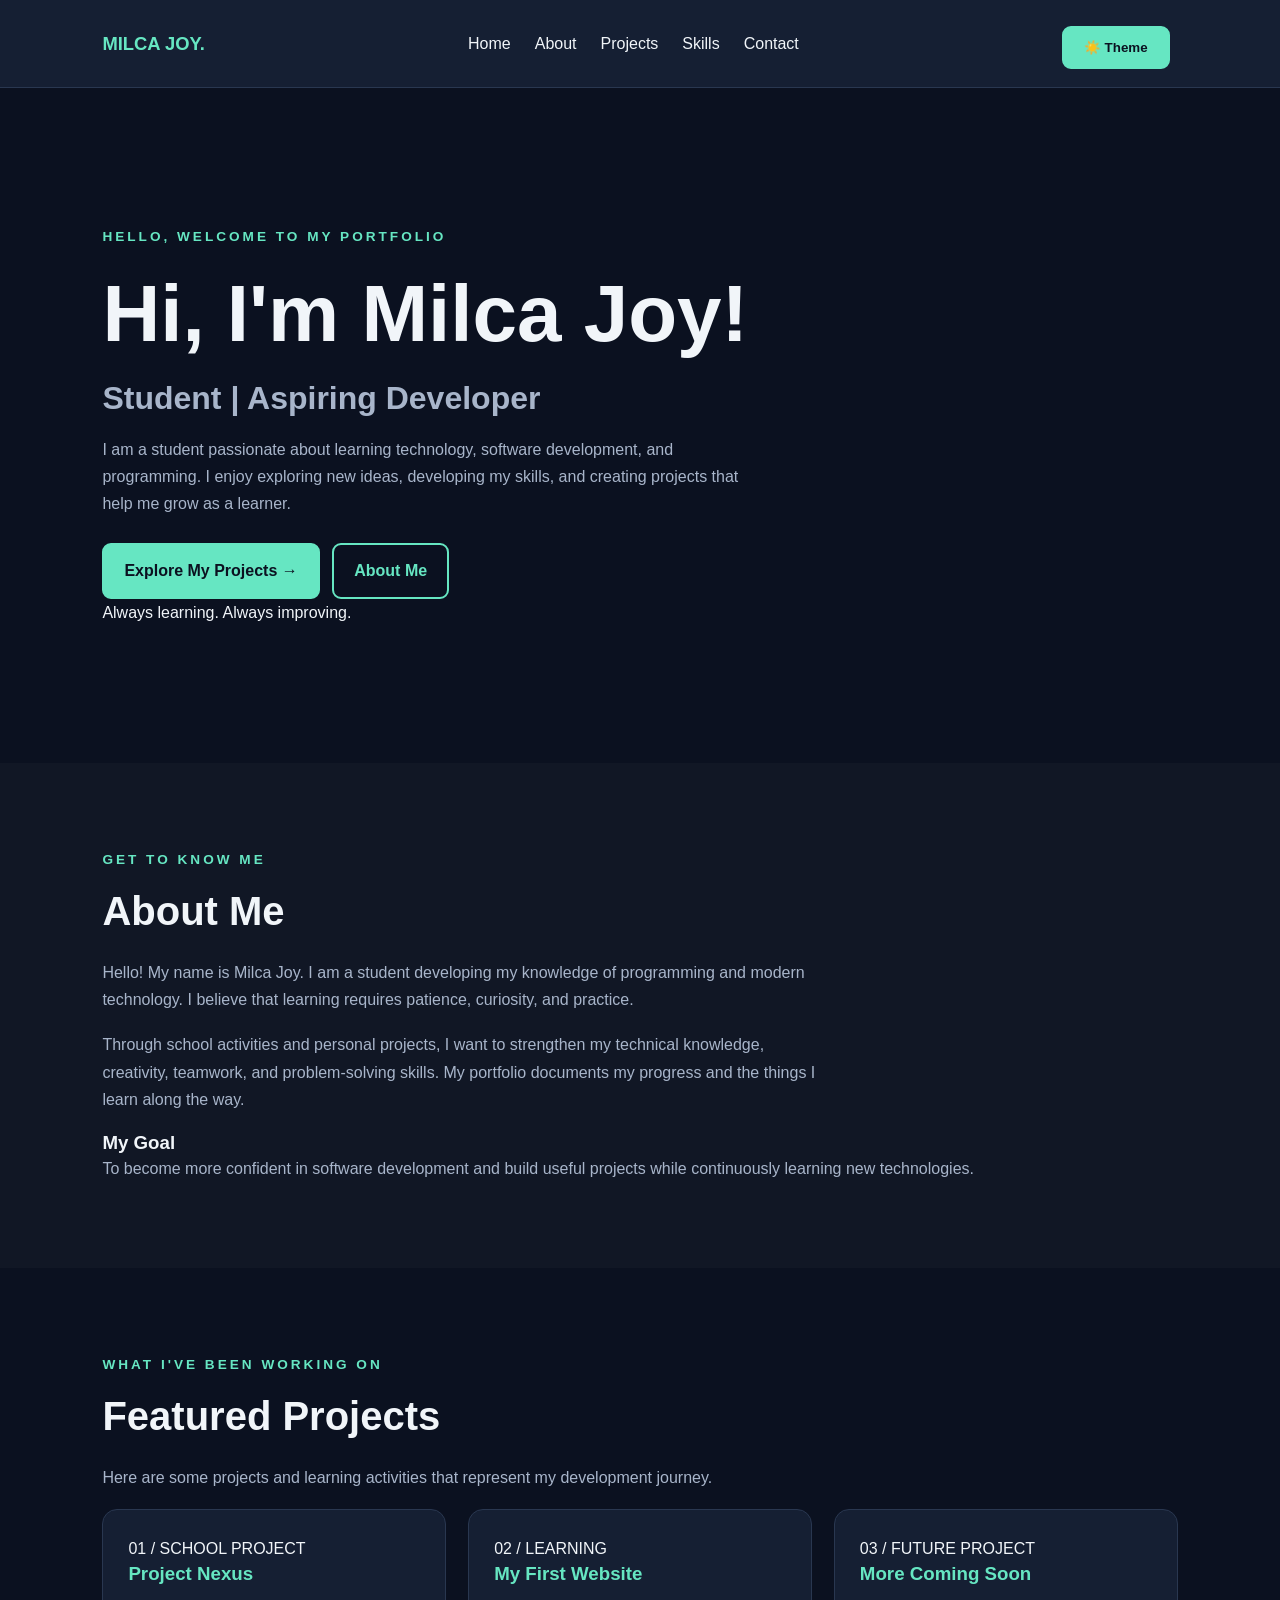
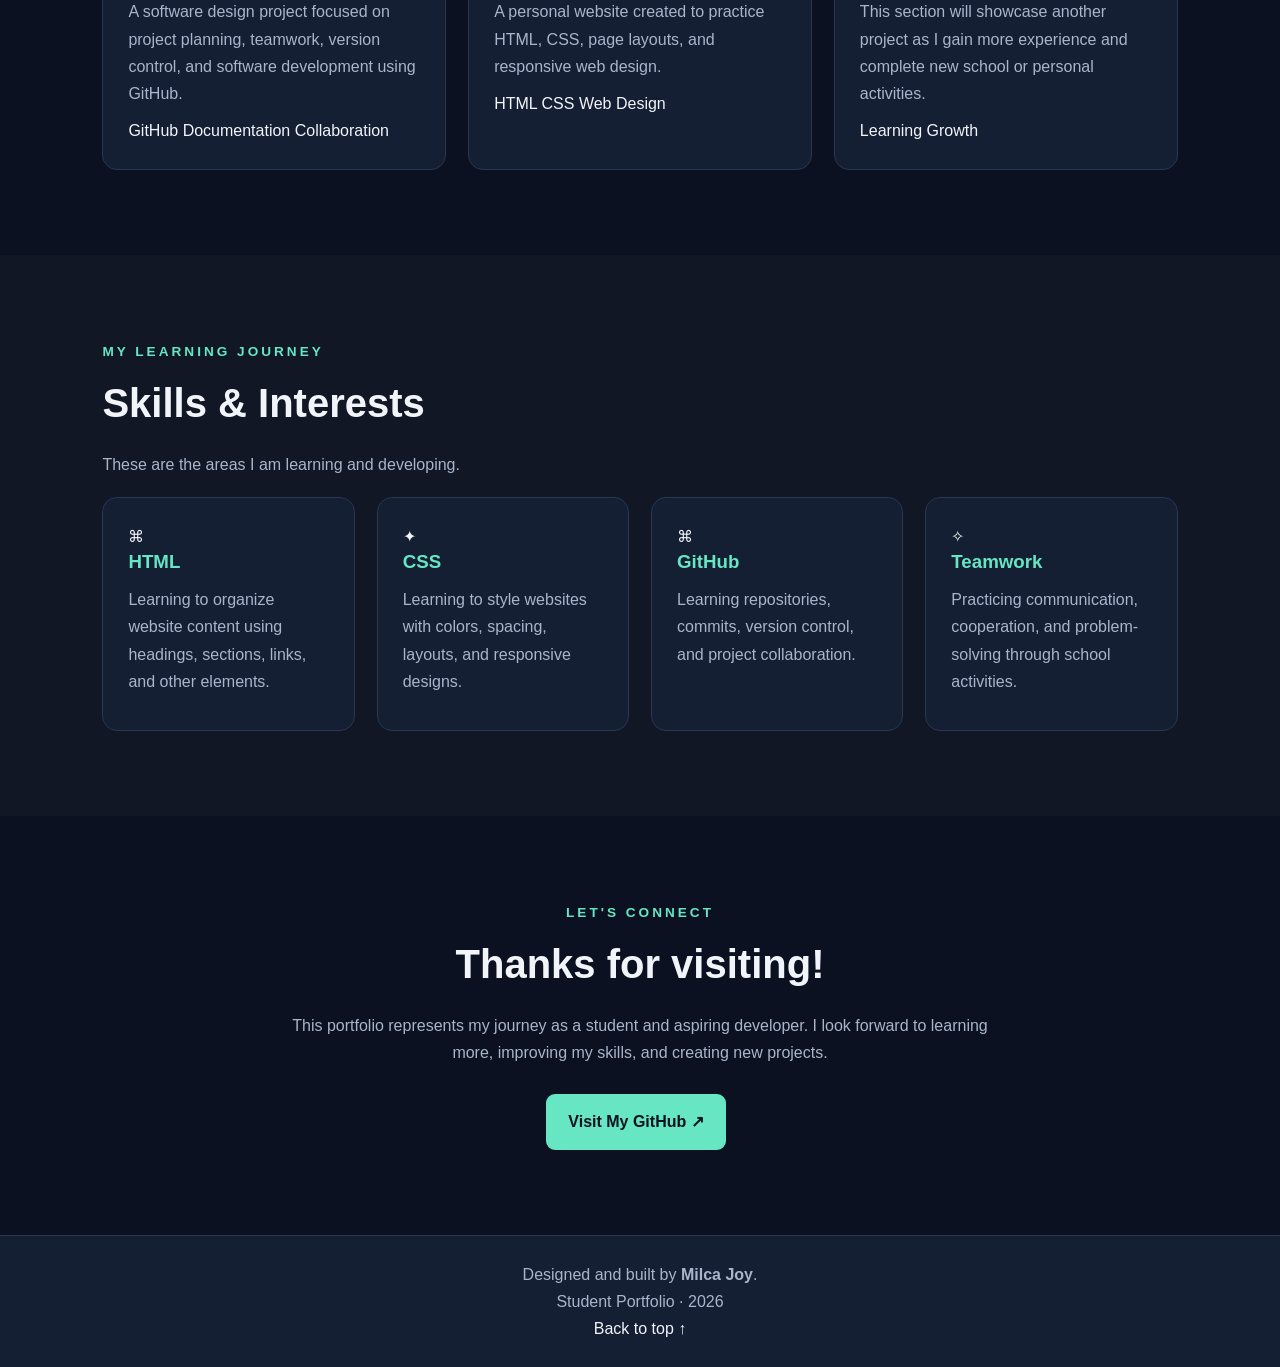
==== index.html @ fb0b5be4 "index.html" ====
<!DOCTYPE html>
<html lang="en">
<head>
  <meta charset="UTF-8">
  <meta name="viewport" content="width=device-width, initial-scale=1.0">

  <title>Milca Joy | My Portfolio</title>
  <meta name="description"
        content="Milca Joy's student portfolio featuring projects, skills, and software development journey.">

  <!-- Connect external CSS -->
  <link rel="stylesheet" href="style.css">
</head>

<body>

  <!-- NAVIGATION -->
  <nav>
    <a class="logo" href="#home">MILCA JOY.</a>

    <button
      class="menu-toggle"
      id="menu-toggle"
      aria-expanded="false"
      aria-controls="nav-links"
      aria-label="Toggle navigation"
      type="button">
      ☰ Menu
    </button>

    <div class="nav-links" id="nav-links">
      <a href="#home">Home</a>
      <a href="#about">About</a>
      <a href="#projects">Projects</a>
      <a href="#skills">Skills</a>
      <a href="#contact">Contact</a>
    </div>

    <button class="button" id="theme-toggle" type="button">
      ☀️ Theme
    </button>
  </nav>

  <!-- HOME / HERO -->
  <section class="hero" id="home">
    <p class="tag">HELLO, WELCOME TO MY PORTFOLIO</p>

    <h1>Hi, I'm <span>Milca Joy!</span></h1>

    <h2>Student | Aspiring Developer</h2>

    <p class="muted">
      I am a student passionate about learning technology,
      software development, and programming. I enjoy
      exploring new ideas, developing my skills, and
      creating projects that help me grow as a learner.
    </p>

    <div class="hero-buttons">
      <a class="button" href="#projects">
        Explore My Projects →
      </a>

      <a class="button secondary" href="#about">
        About Me
      </a>
    </div>

    <div class="hero-note">
      <span class="status-dot"></span>
      Always learning. Always improving.
    </div>
  </section>

  <!-- ABOUT ME -->
  <section id="about">
    <p class="tag">GET TO KNOW ME</p>

    <h2>About Me</h2>

    <p class="muted">
      Hello! My name is Milca Joy. I am a student
      developing my knowledge of programming and
      modern technology. I believe that learning
      requires patience, curiosity, and practice.
    </p>

    <p class="muted">
      Through school activities and personal projects,
      I want to strengthen my technical knowledge,
      creativity, teamwork, and problem-solving skills.
      My portfolio documents my progress and the things
      I learn along the way.
    </p>

    <div class="about-highlight">
      <h3>My Goal</h3>
      <p>
        To become more confident in software development
        and build useful projects while continuously
        learning new technologies.
      </p>
    </div>
  </section>

  <!-- PROJECTS -->
  <section id="projects">
    <p class="tag">WHAT I'VE BEEN WORKING ON</p>

    <h2>Featured Projects</h2>

    <p class="muted">
      Here are some projects and learning activities
      that represent my development journey.
    </p>

    <div class="cards">

      <article class="card">
        <div class="project-number">01 / SCHOOL PROJECT</div>

        <h3>Project Nexus</h3>

        <p>
          A software design project focused on project
          planning, teamwork, version control, and
          software development using GitHub.
        </p>

        <div class="project-tags">
          <span>GitHub</span>
          <span>Documentation</span>
          <span>Collaboration</span>
        </div>
      </article>

      <article class="card">
        <div class="project-number">02 / LEARNING</div>

        <h3>My First Website</h3>

        <p>
          A personal website created to practice HTML,
          CSS, page layouts, and responsive web design.
        </p>

        <div class="project-tags">
          <span>HTML</span>
          <span>CSS</span>
          <span>Web Design</span>
        </div>
      </article>

      <article class="card">
        <div class="project-number">03 / FUTURE PROJECT</div>

        <h3>More Coming Soon</h3>

        <p>
          This section will showcase another project
          as I gain more experience and complete new
          school or personal activities.
        </p>

        <div class="project-tags">
          <span>Learning</span>
          <span>Growth</span>
        </div>
      </article>

    </div>
  </section>

  <!-- SKILLS -->
  <section id="skills">
    <p class="tag">MY LEARNING JOURNEY</p>

    <h2>Skills & Interests</h2>

    <p class="muted">
      These are the areas I am learning and developing.
    </p>

    <div class="cards">

      <article class="card">
        <div class="skill-icon">⌘</div>
        <h3>HTML</h3>
        <p>
          Learning to organize website content using
          headings, sections, links, and other elements.
        </p>
      </article>

      <article class="card">
        <div class="skill-icon">✦</div>
        <h3>CSS</h3>
        <p>
          Learning to style websites with colors,
          spacing, layouts, and responsive designs.
        </p>
      </article>

      <article class="card">
        <div class="skill-icon">⌘</div>
        <h3>GitHub</h3>
        <p>
          Learning repositories, commits, version
          control, and project collaboration.
        </p>
      </article>

      <article class="card">
        <div class="skill-icon">✧</div>
        <h3>Teamwork</h3>
        <p>
          Practicing communication, cooperation,
          and problem-solving through school activities.
        </p>
      </article>

    </div>
  </section>

  <!-- CONTACT -->
  <section id="contact">
    <p class="tag">LET'S CONNECT</p>

    <h2>Thanks for visiting!</h2>

    <p class="muted">
      This portfolio represents my journey as a student
      and aspiring developer. I look forward to learning
      more, improving my skills, and creating new projects.
    </p>

    <a
      class="button"
      href="https://github.com/Beruniomj"
      target="_blank"
      rel="noopener noreferrer">
      Visit My GitHub ↗
    </a>
  </section>

  <!-- FOOTER -->
  <footer>
    <p>
      Designed and built by <strong>Milca Joy</strong>.
    </p>

    <p>
      Student Portfolio ·
      <span id="current-year">2026</span>
    </p>

    <a href="#home">Back to top ↑</a>
  </footer>

  <!-- Connect JavaScript -->
  <script src="script.js"></script>

</body>
</html>
---- style.css ----
/* ===== GENERAL STYLES ===== */
* {
  margin: 0;
  padding: 0;
  box-sizing: border-box;
  scroll-behavior: smooth;
}

:root {
  --bg: #0b1120;
  --surface: #151f33;
  --text: #f1f5f9;
  --muted: #a8b5ca;
  --accent: #66e6c2;
  --border: #293750;
}

body {
  font-family: Arial, sans-serif;
  background: var(--bg);
  color: var(--text);
  line-height: 1.7;
  transition: background 0.3s, color 0.3s;
}

a {
  color: inherit;
  text-decoration: none;
}

.container {
  width: min(1100px, 90%);
  margin: auto;
}

section {
  padding: 85px 8%;
  scroll-margin-top: 80px;
}

h1, h2, h3 {
  line-height: 1.3;
}

h2 {
  font-size: clamp(1.8rem, 4vw, 2.5rem);
  margin-bottom: 22px;
}

p {
  color: var(--muted);
}

/* ===== NAVIGATION ===== */
nav {
  position: sticky;
  top: 0;
  z-index: 1000;
  display: flex;
  justify-content: space-between;
  align-items: center;
  gap: 20px;
  padding: 18px 8%;
  background: var(--surface);
  border-bottom: 1px solid var(--border);
}

.logo {
  color: var(--accent);
  font-size: 1.15rem;
  font-weight: bold;
}

.nav-links {
  display: flex;
  align-items: center;
  gap: 24px;
}

.nav-links a {
  transition: color 0.2s;
}

.nav-links a:hover {
  color: var(--accent);
}

.menu-toggle {
  display: none;
  border: 1px solid var(--border);
  background: transparent;
  color: var(--text);
  padding: 8px 12px;
  border-radius: 8px;
  cursor: pointer;
}

/* ===== HERO SECTION ===== */
.hero {
  min-height: 75vh;
  display: flex;
  flex-direction: column;
  justify-content: center;
  align-items: flex-start;
}

.tag {
  color: var(--accent);
  letter-spacing: 3px;
  font-size: 0.85rem;
  font-weight: bold;
  margin-bottom: 14px;
}

.hero h1 {
  font-size: clamp(2.8rem, 7vw, 5rem);
  margin-bottom: 12px;
}

.hero h2 {
  color: var(--muted);
  font-size: clamp(1.3rem, 3vw, 2rem);
  margin-bottom: 16px;
}

.hero .muted {
  max-width: 650px;
}

.muted {
  max-width: 720px;
  margin-bottom: 18px;
}

/* ===== BUTTONS ===== */
.button {
  display: inline-block;
  background: var(--accent);
  color: #0b1120;
  padding: 12px 20px;
  border: 2px solid var(--accent);
  border-radius: 9px;
  font-weight: bold;
  margin: 8px 8px 0 0;
  cursor: pointer;
  transition: transform 0.2s, opacity 0.2s;
}

.button:hover {
  transform: translateY(-3px);
  opacity: 0.9;
}

.button.secondary {
  background: transparent;
  color: var(--accent);
}

/* ===== PROJECTS AND SKILLS ===== */
.cards {
  display: grid;
  grid-template-columns: repeat(auto-fit, minmax(230px, 1fr));
  gap: 22px;
}

.card {
  padding: 25px;
  background: var(--surface);
  border: 1px solid var(--border);
  border-radius: 15px;
  transition: transform 0.25s, border-color 0.25s;
}

.card:hover {
  transform: translateY(-5px);
  border-color: var(--accent);
}

.card h3 {
  color: var(--accent);
  margin-bottom: 12px;
}

.card p {
  margin-bottom: 10px;
}

/* ===== ABOUT AND CONTACT ===== */
#about, #skills {
  background: rgba(255, 255, 255, 0.025);
}

#contact {
  text-align: center;
}

#contact .muted {
  margin: 0 auto 20px;
}

/* ===== REVEAL ANIMATION ===== */
.reveal {
  opacity: 0;
  transform: translateY(20px);
  transition: opacity 0.7s ease, transform 0.7s ease;
}

.reveal.visible {
  opacity: 1;
  transform: translateY(0);
}

/* ===== LIGHT THEME ===== */
body.light-theme {
  --bg: #f4f7fb;
  --surface: #ffffff;
  --text: #172033;
  --muted: #526078;
  --accent: #087f68;
  --border: #d9e1ec;
}

body.light-theme .button {
  color: white;
}

body.light-theme .button.secondary {
  color: var(--accent);
}

/* ===== FOOTER ===== */
footer {
  padding: 25px 8%;
  text-align: center;
  background: var(--surface);
  border-top: 1px solid var(--border);
}

/* ===== MOBILE RESPONSIVENESS ===== */
@media (max-width: 700px) {
  nav {
    flex-wrap: wrap;
  }

  .menu-toggle {
    display: inline-block;
  }

  .nav-links {
    display: none;
    flex-direction: column;
    align-items: flex-start;
    width: 100%;
    gap: 15px;
    padding: 15px 0;
  }

  .nav-links.open {
    display: flex;
  }

  section {
    padding: 60px 6%;
  }

  .hero {
    min-height: 65vh;
  }

  .cards {
    grid-template-columns: 1fr;
  }
}

/* Respect reduced-motion preferences */
@media (prefers-reduced-motion: reduce) {
  *, *::before, *::after {
    scroll-behavior: auto !important;
    animation: none !important;
    transition: none !important;
  }

  .reveal {
    opacity: 1;
    transform: none;
  }
}
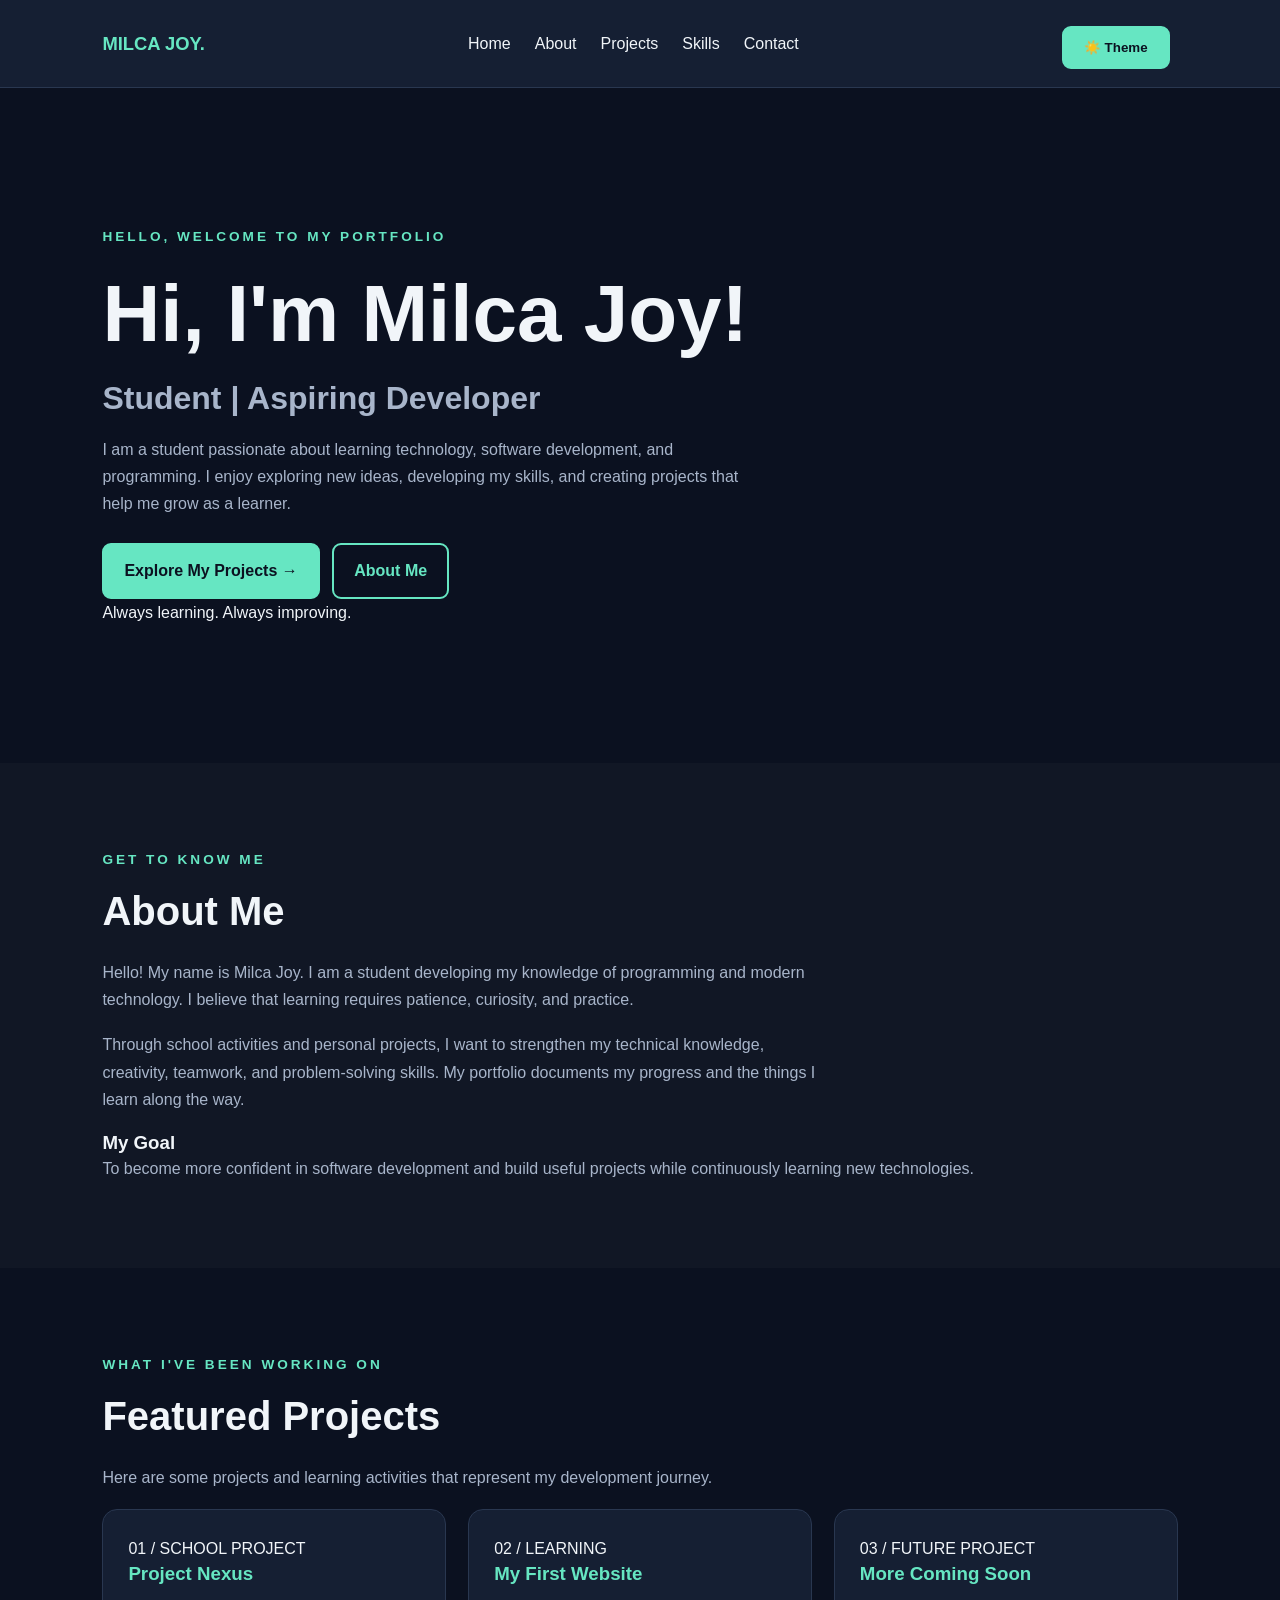
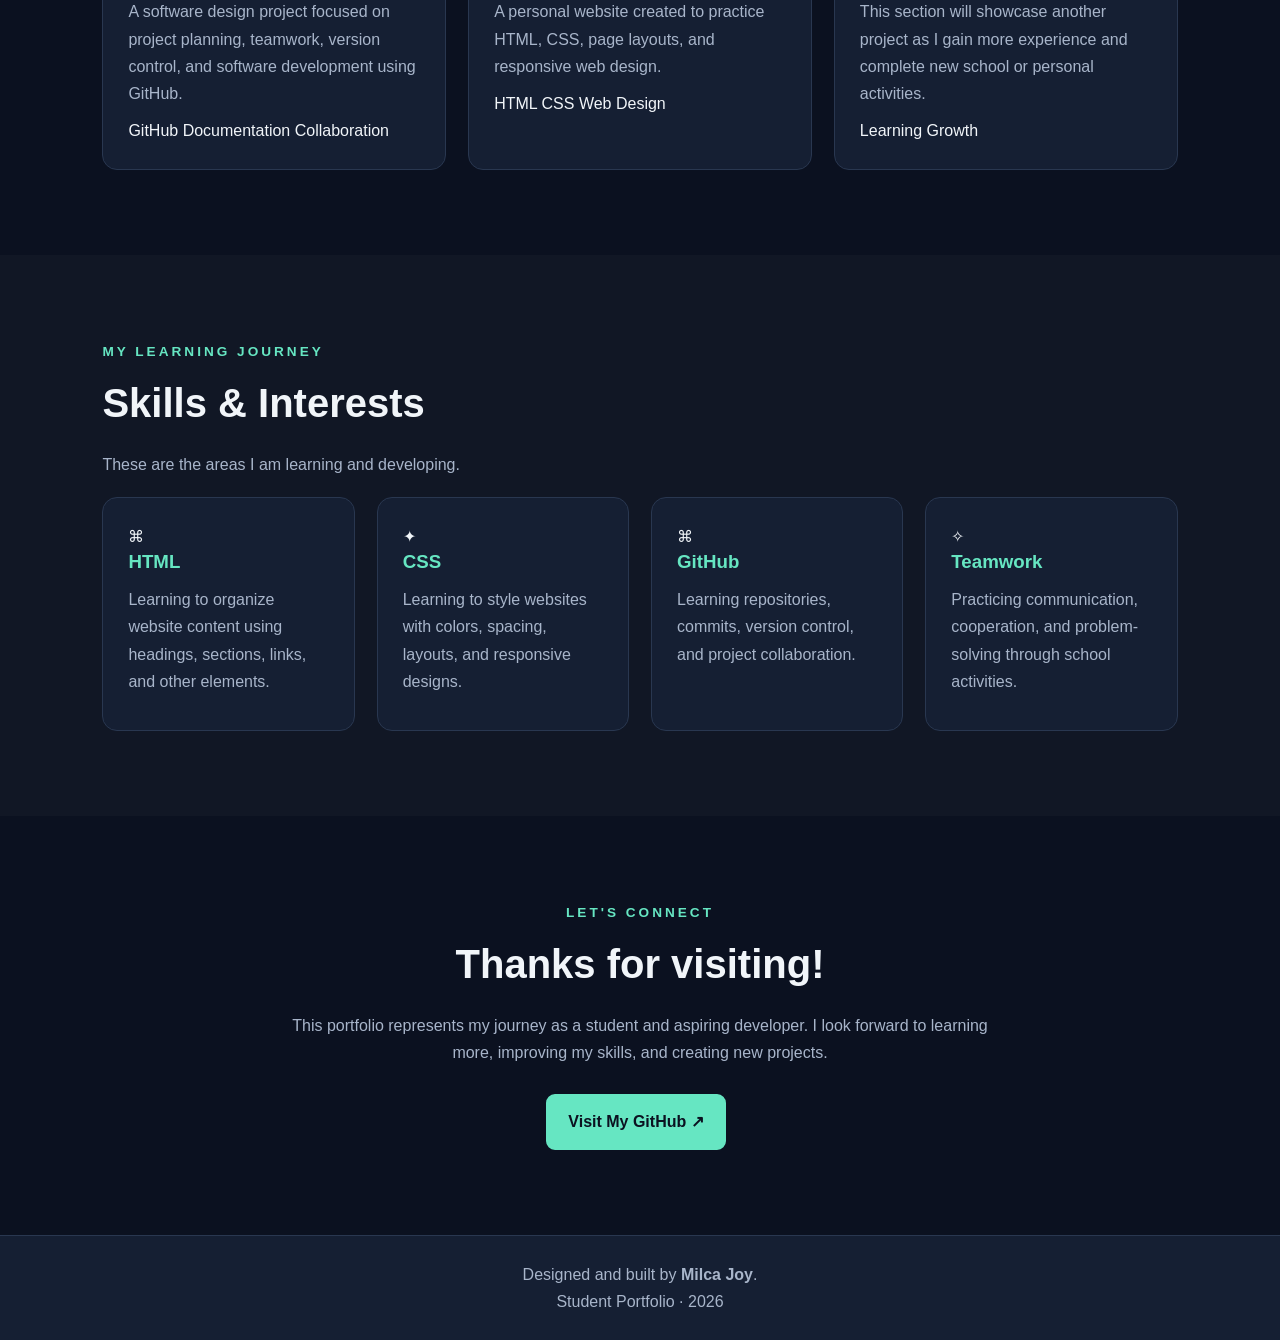
==== commit 796b3515: "Update index.html" ====
--- a/index.html
+++ b/index.html
@@ -1,4 +1,4 @@
-
+<script src="script.js"></script>
 <!DOCTYPE html>
 <html lang="en">
 <head>
@@ -254,8 +254,6 @@
       Student Portfolio ·
       <span id="current-year">2026</span>
     </p>
-
-    <a href="#home">Back to top ↑</a>
   </footer>
 
   <!-- Connect JavaScript -->
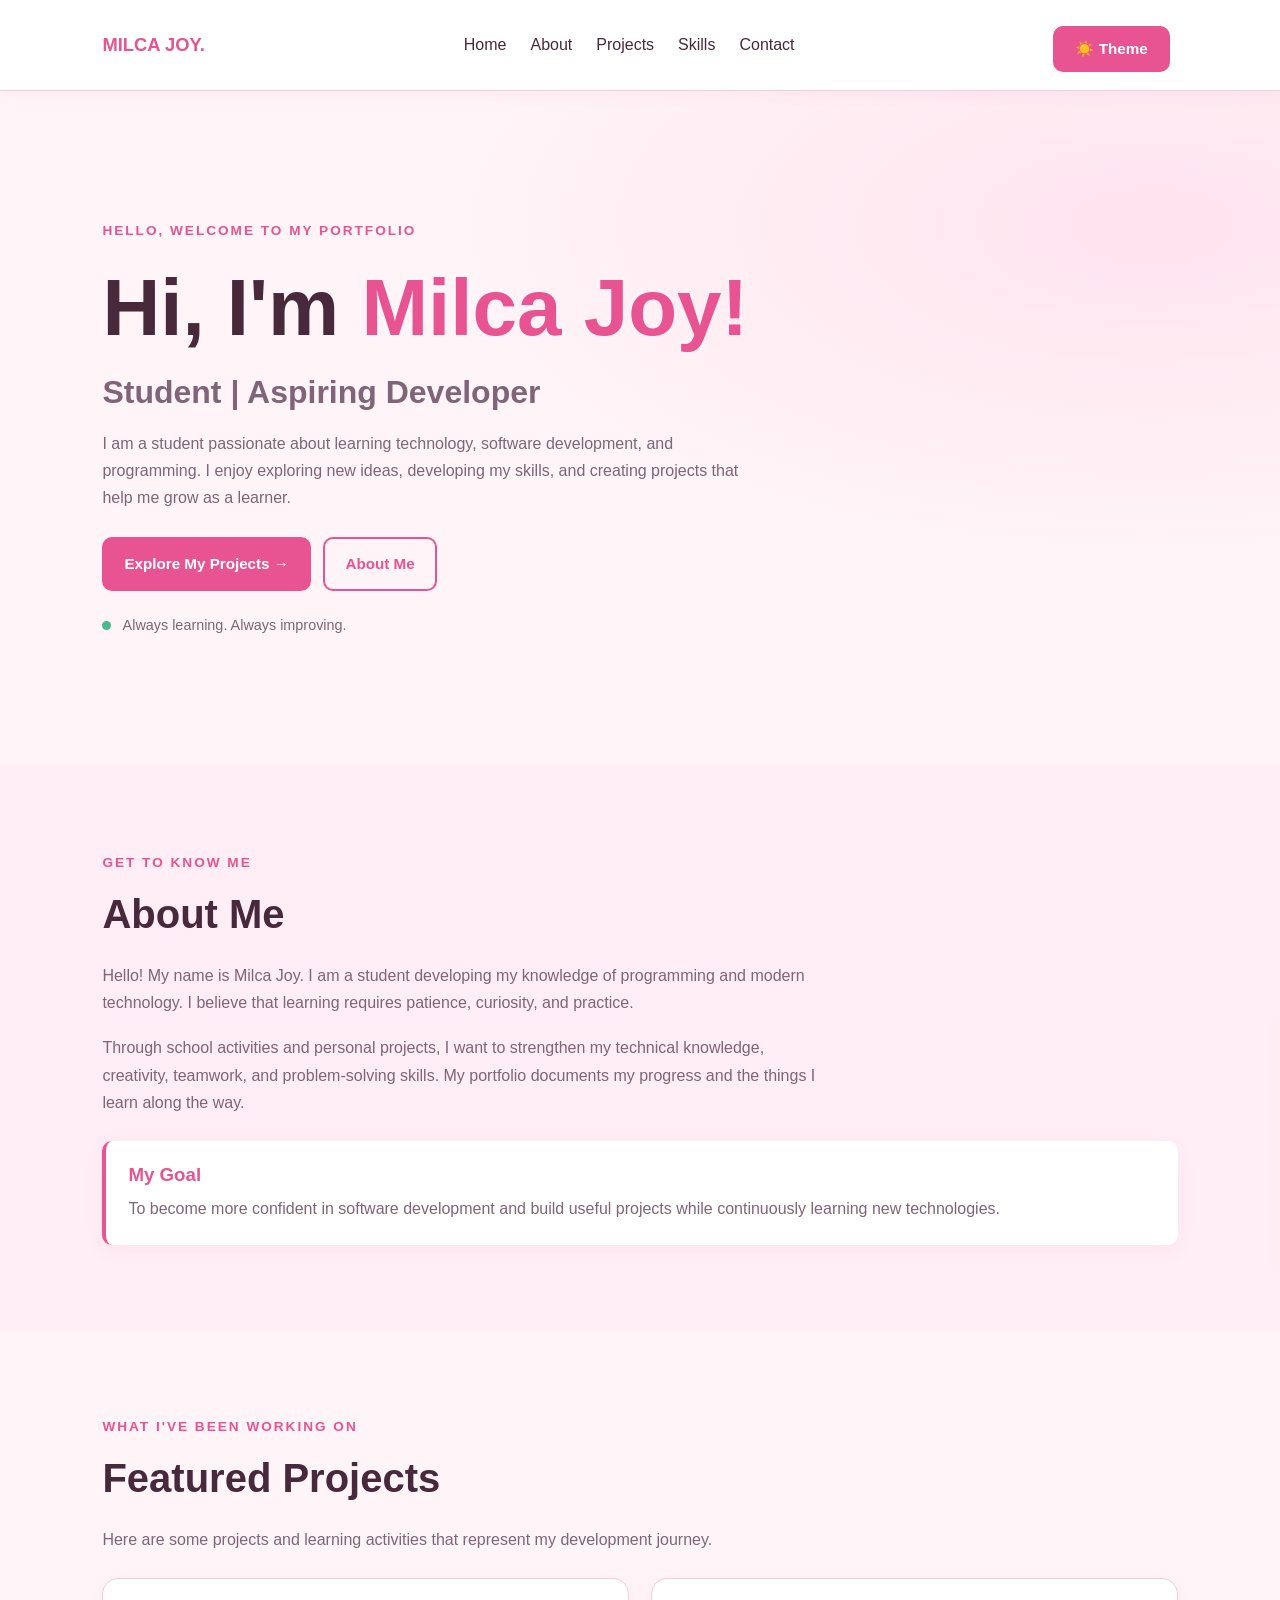
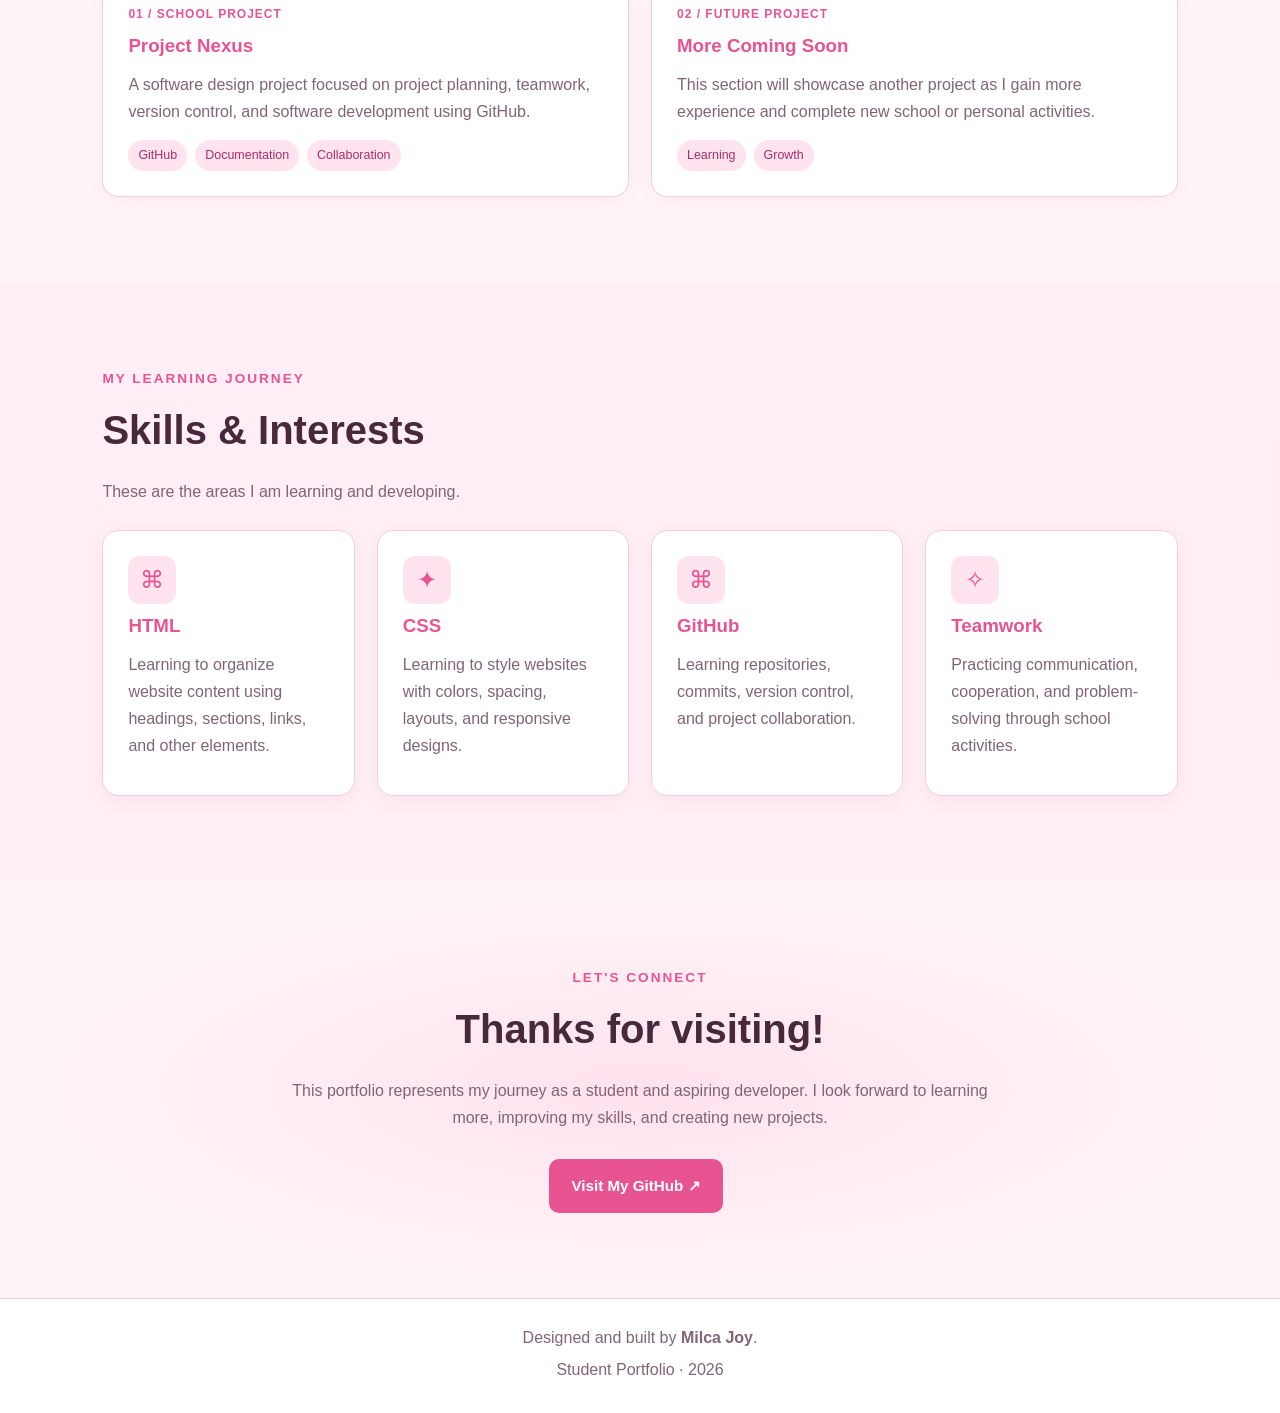
==== commit 815819b3: "Update index.html" ====
--- a/index.html
+++ b/index.html
@@ -136,24 +136,7 @@
       </article>
 
       <article class="card">
-        <div class="project-number">02 / LEARNING</div>
-
-        <h3>My First Website</h3>
-
-        <p>
-          A personal website created to practice HTML,
-          CSS, page layouts, and responsive web design.
-        </p>
-
-        <div class="project-tags">
-          <span>HTML</span>
-          <span>CSS</span>
-          <span>Web Design</span>
-        </div>
-      </article>
-
-      <article class="card">
-        <div class="project-number">03 / FUTURE PROJECT</div>
+        <div class="project-number">02 / FUTURE PROJECT</div>
 
         <h3>More Coming Soon</h3>
 
--- a/style.css
+++ b/style.css
@@ -1,5 +1,5 @@
 
-/* ===== GENERAL STYLES ===== */
+/* ===== PINK AND WHITE PORTFOLIO ===== */
 * {
   margin: 0;
   padding: 0;
@@ -8,12 +8,13 @@
 }
 
 :root {
-  --bg: #0b1120;
-  --surface: #151f33;
-  --text: #f1f5f9;
-  --muted: #a8b5ca;
-  --accent: #66e6c2;
-  --border: #293750;
+  --bg: #fff5f8;
+  --surface: #ffffff;
+  --text: #48283b;
+  --muted: #806477;
+  --accent: #e75491;
+  --border: #f4cddd;
+  --soft-pink: #ffe3ef;
 }
 
 body {
@@ -64,6 +65,7 @@
   padding: 18px 8%;
   background: var(--surface);
   border-bottom: 1px solid var(--border);
+  box-shadow: 0 3px 15px rgba(190, 70, 120, 0.06);
 }
 
 .logo {
@@ -89,33 +91,36 @@
 .menu-toggle {
   display: none;
   border: 1px solid var(--border);
-  background: transparent;
+  background: var(--surface);
   color: var(--text);
   padding: 8px 12px;
   border-radius: 8px;
   cursor: pointer;
 }
 
-/* ===== HERO SECTION ===== */
+/* ===== HOME / HERO ===== */
 .hero {
   min-height: 75vh;
   display: flex;
   flex-direction: column;
   justify-content: center;
   align-items: flex-start;
-}
-
-.tag {
-  color: var(--accent);
-  letter-spacing: 3px;
-  font-size: 0.85rem;
-  font-weight: bold;
-  margin-bottom: 14px;
+  background:
+    radial-gradient(
+      ellipse at 90% 20%,
+      rgba(255, 190, 218, 0.32),
+      transparent 45%
+    );
 }
 
 .hero h1 {
   font-size: clamp(2.8rem, 7vw, 5rem);
   margin-bottom: 12px;
+  color: var(--text);
+}
+
+.hero h1 span {
+  color: var(--accent);
 }
 
 .hero h2 {
@@ -124,6 +129,14 @@
   margin-bottom: 16px;
 }
 
+.tag {
+  color: var(--accent);
+  letter-spacing: 2px;
+  font-size: 0.85rem;
+  font-weight: bold;
+  margin-bottom: 14px;
+}
+
 .hero .muted {
   max-width: 650px;
 }
@@ -131,75 +144,160 @@
 .muted {
   max-width: 720px;
   margin-bottom: 18px;
+}
+
+/* ===== HERO NOTE ===== */
+.hero-note {
+  margin-top: 22px;
+  color: var(--muted);
+  font-size: 0.9rem;
+}
+
+.status-dot {
+  display: inline-block;
+  width: 9px;
+  height: 9px;
+  background: #48b98b;
+  border-radius: 50%;
+  margin-right: 8px;
 }
 
 /* ===== BUTTONS ===== */
 .button {
   display: inline-block;
   background: var(--accent);
-  color: #0b1120;
+  color: #ffffff;
   padding: 12px 20px;
   border: 2px solid var(--accent);
-  border-radius: 9px;
+  border-radius: 10px;
   font-weight: bold;
   margin: 8px 8px 0 0;
   cursor: pointer;
-  transition: transform 0.2s, opacity 0.2s;
+  font-family: inherit;
+  font-size: 0.95rem;
+  transition: transform 0.2s, background 0.2s;
 }
 
 .button:hover {
   transform: translateY(-3px);
-  opacity: 0.9;
+  background: #cf3678;
+  border-color: #cf3678;
+  color: #ffffff;
 }
 
 .button.secondary {
   background: transparent;
   color: var(--accent);
+}
+
+.button.secondary:hover {
+  background: var(--soft-pink);
+  color: var(--accent);
+  border-color: var(--accent);
+}
+
+/* ===== ABOUT ME ===== */
+#about, #skills {
+  background: rgba(255, 220, 235, 0.32);
+}
+
+.about-highlight {
+  margin-top: 25px;
+  padding: 22px;
+  background: var(--surface);
+  border-left: 4px solid var(--accent);
+  border-radius: 10px;
+  box-shadow: 0 5px 20px rgba(190, 70, 120, 0.06);
+}
+
+.about-highlight h3 {
+  color: var(--accent);
+  margin-bottom: 8px;
 }
 
 /* ===== PROJECTS AND SKILLS ===== */
 .cards {
   display: grid;
-  grid-template-columns: repeat(auto-fit, minmax(230px, 1fr));
+  grid-template-columns: repeat(
+    auto-fit,
+    minmax(230px, 1fr)
+  );
   gap: 22px;
+  margin-top: 25px;
 }
 
 .card {
   padding: 25px;
   background: var(--surface);
   border: 1px solid var(--border);
-  border-radius: 15px;
-  transition: transform 0.25s, border-color 0.25s;
+  border-radius: 16px;
+  box-shadow: 0 6px 20px rgba(190, 70, 120, 0.06);
+  transition: transform 0.25s, box-shadow 0.25s;
 }
 
 .card:hover {
-  transform: translateY(-5px);
-  border-color: var(--accent);
+  transform: translateY(-6px);
+  box-shadow: 0 12px 28px rgba(190, 70, 120, 0.13);
 }
 
 .card h3 {
   color: var(--accent);
-  margin-bottom: 12px;
+  margin: 10px 0 12px;
 }
 
 .card p {
   margin-bottom: 10px;
 }
 
-/* ===== ABOUT AND CONTACT ===== */
-#about, #skills {
-  background: rgba(255, 255, 255, 0.025);
-}
-
+.project-number {
+  color: var(--accent);
+  font-size: 0.75rem;
+  font-weight: bold;
+  letter-spacing: 1px;
+}
+
+.project-tags {
+  display: flex;
+  flex-wrap: wrap;
+  gap: 8px;
+  margin-top: 15px;
+}
+
+.project-tags span {
+  padding: 5px 10px;
+  background: var(--soft-pink);
+  color: #a82e65;
+  border-radius: 20px;
+  font-size: 0.78rem;
+}
+
+.skill-icon {
+  display: grid;
+  place-items: center;
+  width: 48px;
+  height: 48px;
+  background: var(--soft-pink);
+  color: var(--accent);
+  border-radius: 12px;
+  font-size: 1.5rem;
+}
+
+/* ===== CONTACT ===== */
 #contact {
   text-align: center;
+  background:
+    radial-gradient(
+      ellipse at center,
+      rgba(255, 190, 218, 0.35),
+      transparent 70%
+    );
 }
 
 #contact .muted {
   margin: 0 auto 20px;
 }
 
-/* ===== REVEAL ANIMATION ===== */
+/* ===== SCROLL ANIMATIONS ===== */
 .reveal {
   opacity: 0;
   transform: translateY(20px);
@@ -211,22 +309,55 @@
   transform: translateY(0);
 }
 
-/* ===== LIGHT THEME ===== */
+/* ===== DARK THEME TOGGLE ===== */
 body.light-theme {
-  --bg: #f4f7fb;
-  --surface: #ffffff;
-  --text: #172033;
-  --muted: #526078;
-  --accent: #087f68;
-  --border: #d9e1ec;
+  --bg: #21151e;
+  --surface: #30202c;
+  --text: #fff0f6;
+  --muted: #dfbfd0;
+  --accent: #ff91bf;
+  --border: #553449;
+  --soft-pink: #4b2b40;
+}
+
+body.light-theme #about,
+body.light-theme #skills {
+  background: rgba(255, 145, 191, 0.06);
 }
 
 body.light-theme .button {
-  color: white;
+  color: #21151e;
 }
 
 body.light-theme .button.secondary {
   color: var(--accent);
+  background: transparent;
+}
+
+body.light-theme .button.secondary:hover {
+  background: var(--soft-pink);
+}
+
+body.light-theme .project-tags span {
+  color: #ffd5e8;
+}
+
+body.light-theme .hero {
+  background:
+    radial-gradient(
+      ellipse at 90% 20%,
+      rgba(255, 145, 191, 0.12),
+      transparent 45%
+    );
+}
+
+body.light-theme #contact {
+  background:
+    radial-gradient(
+      ellipse at center,
+      rgba(255, 145, 191, 0.1),
+      transparent 70%
+    );
 }
 
 /* ===== FOOTER ===== */
@@ -235,6 +366,20 @@
   text-align: center;
   background: var(--surface);
   border-top: 1px solid var(--border);
+}
+
+footer p {
+  margin-bottom: 5px;
+}
+
+footer a {
+  display: inline-block;
+  margin-top: 8px;
+  color: var(--accent);
+}
+
+footer a:hover {
+  text-decoration: underline;
 }
 
 /* ===== MOBILE RESPONSIVENESS ===== */
@@ -260,6 +405,10 @@
     display: flex;
   }
 
+  nav > .button {
+    margin-left: auto;
+  }
+
   section {
     padding: 60px 6%;
   }
@@ -271,9 +420,13 @@
   .cards {
     grid-template-columns: 1fr;
   }
-}
-
-/* Respect reduced-motion preferences */
+
+  .hero-buttons .button {
+    margin-bottom: 8px;
+  }
+}
+
+/* ===== ACCESSIBILITY ===== */
 @media (prefers-reduced-motion: reduce) {
   *, *::before, *::after {
     scroll-behavior: auto !important;
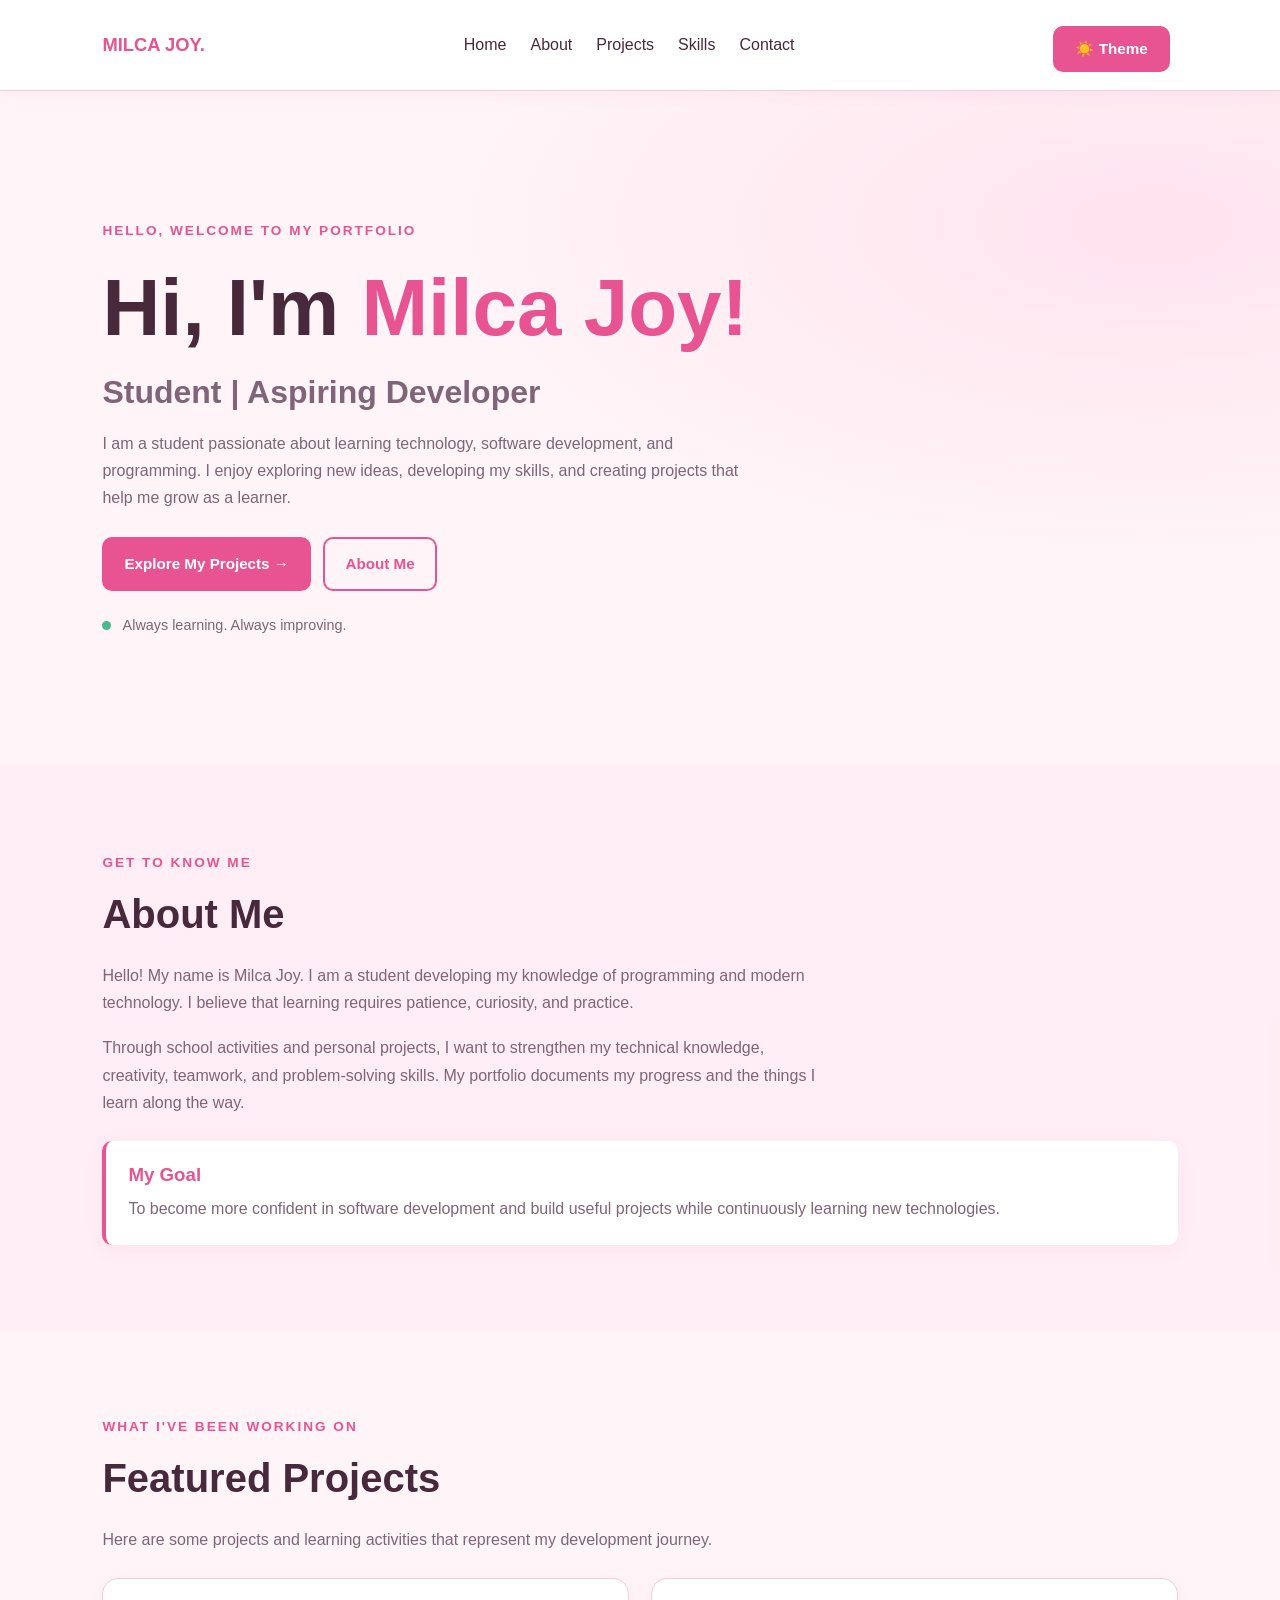
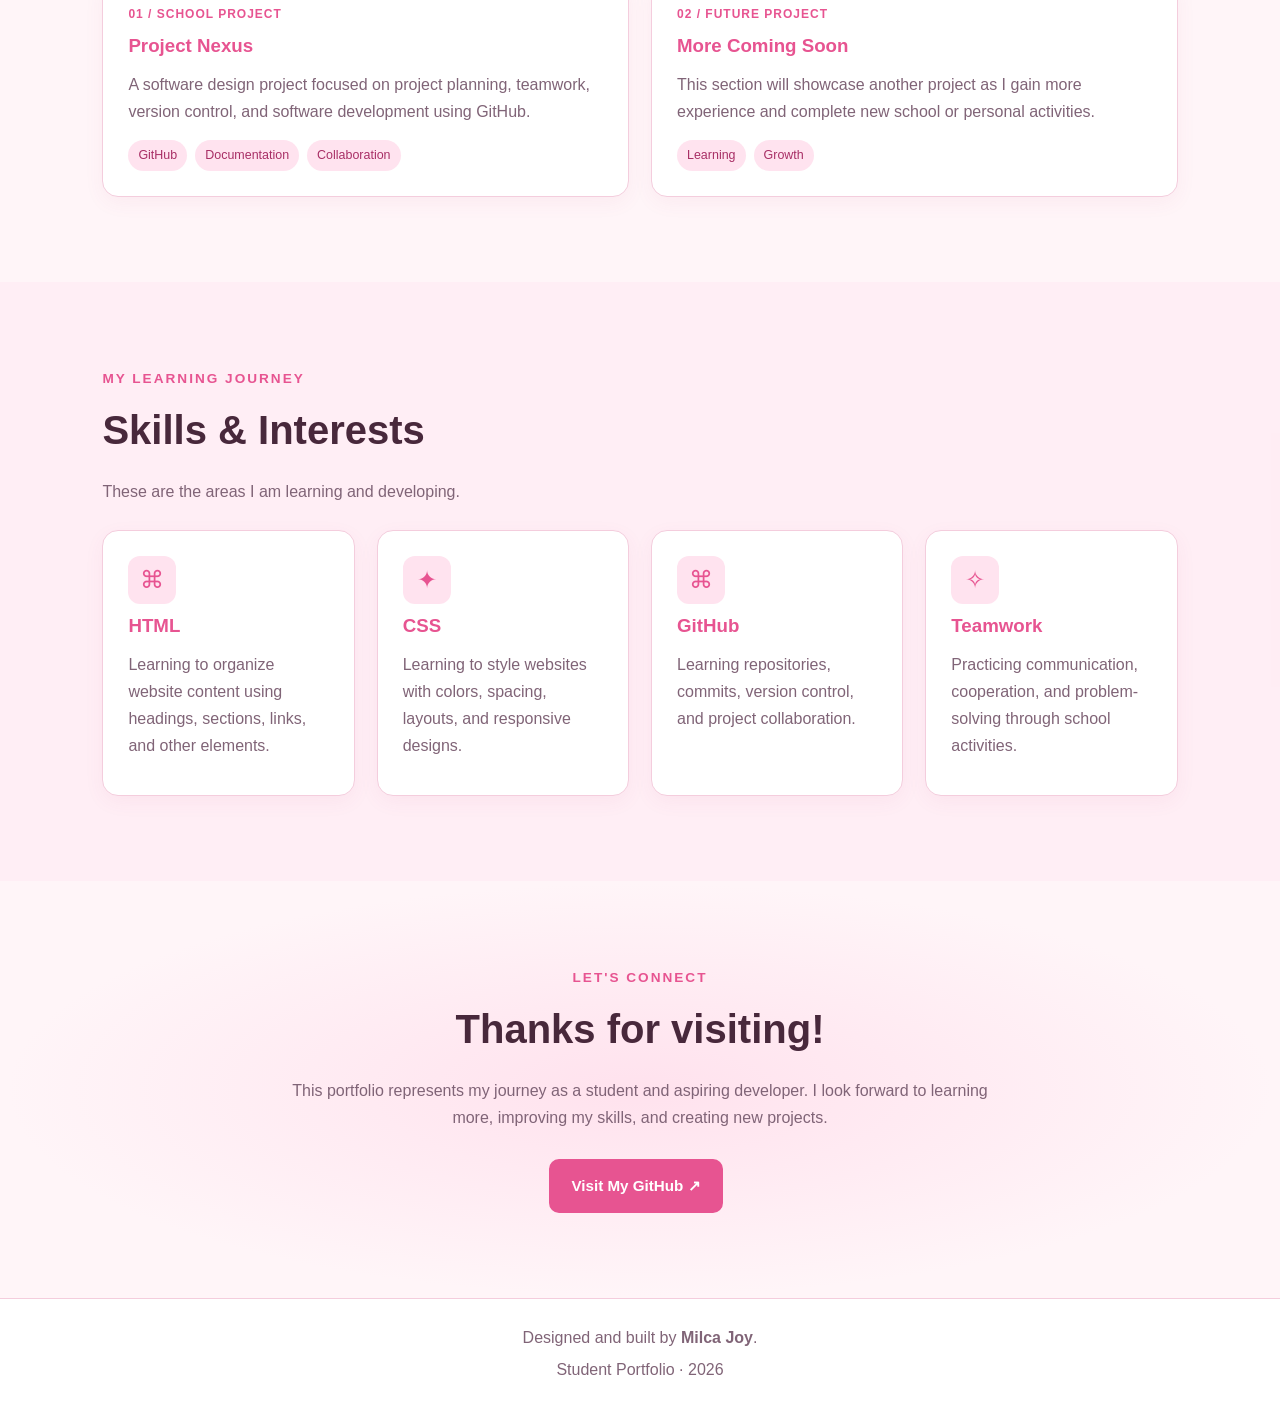
==== commit 0aa58268: "Update index.html" ====
--- a/index.html
+++ b/index.html
@@ -1,4 +1,3 @@
-<script src="script.js"></script>
 <!DOCTYPE html>
 <html lang="en">
 <head>
